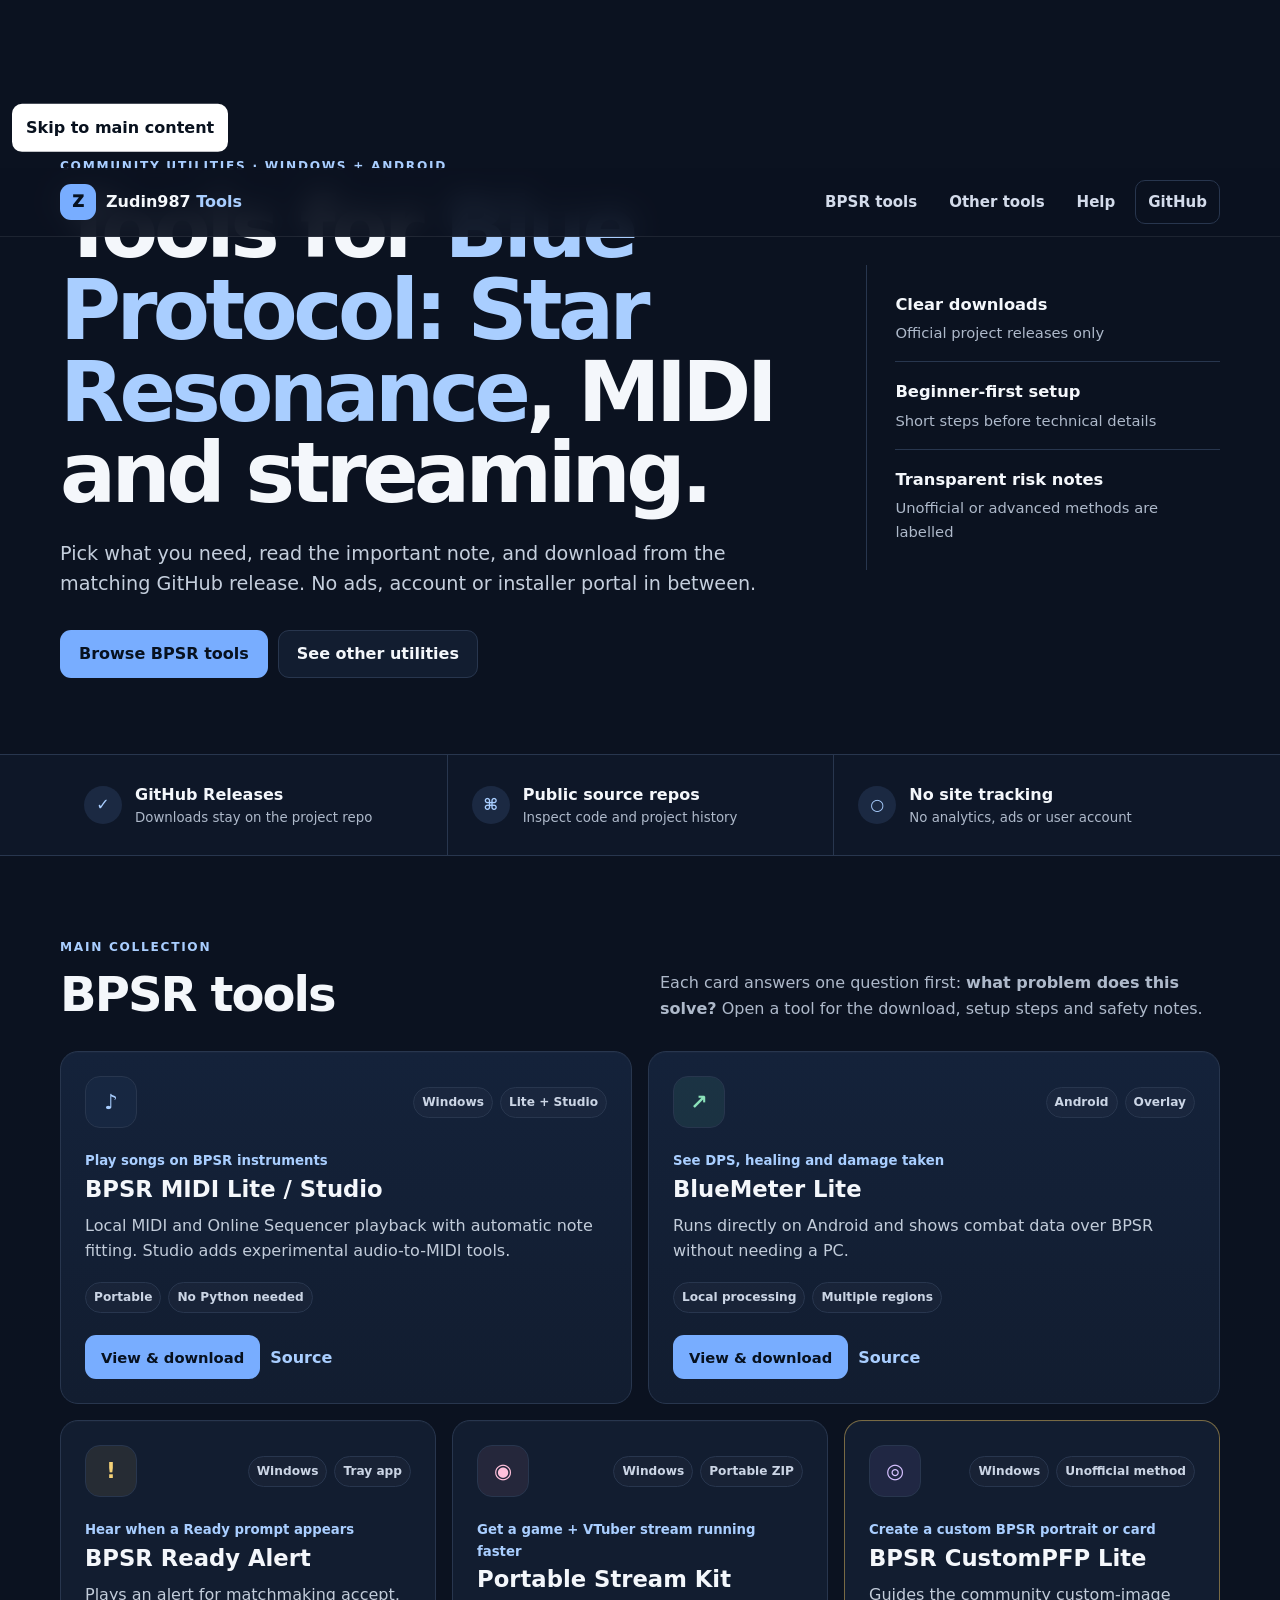
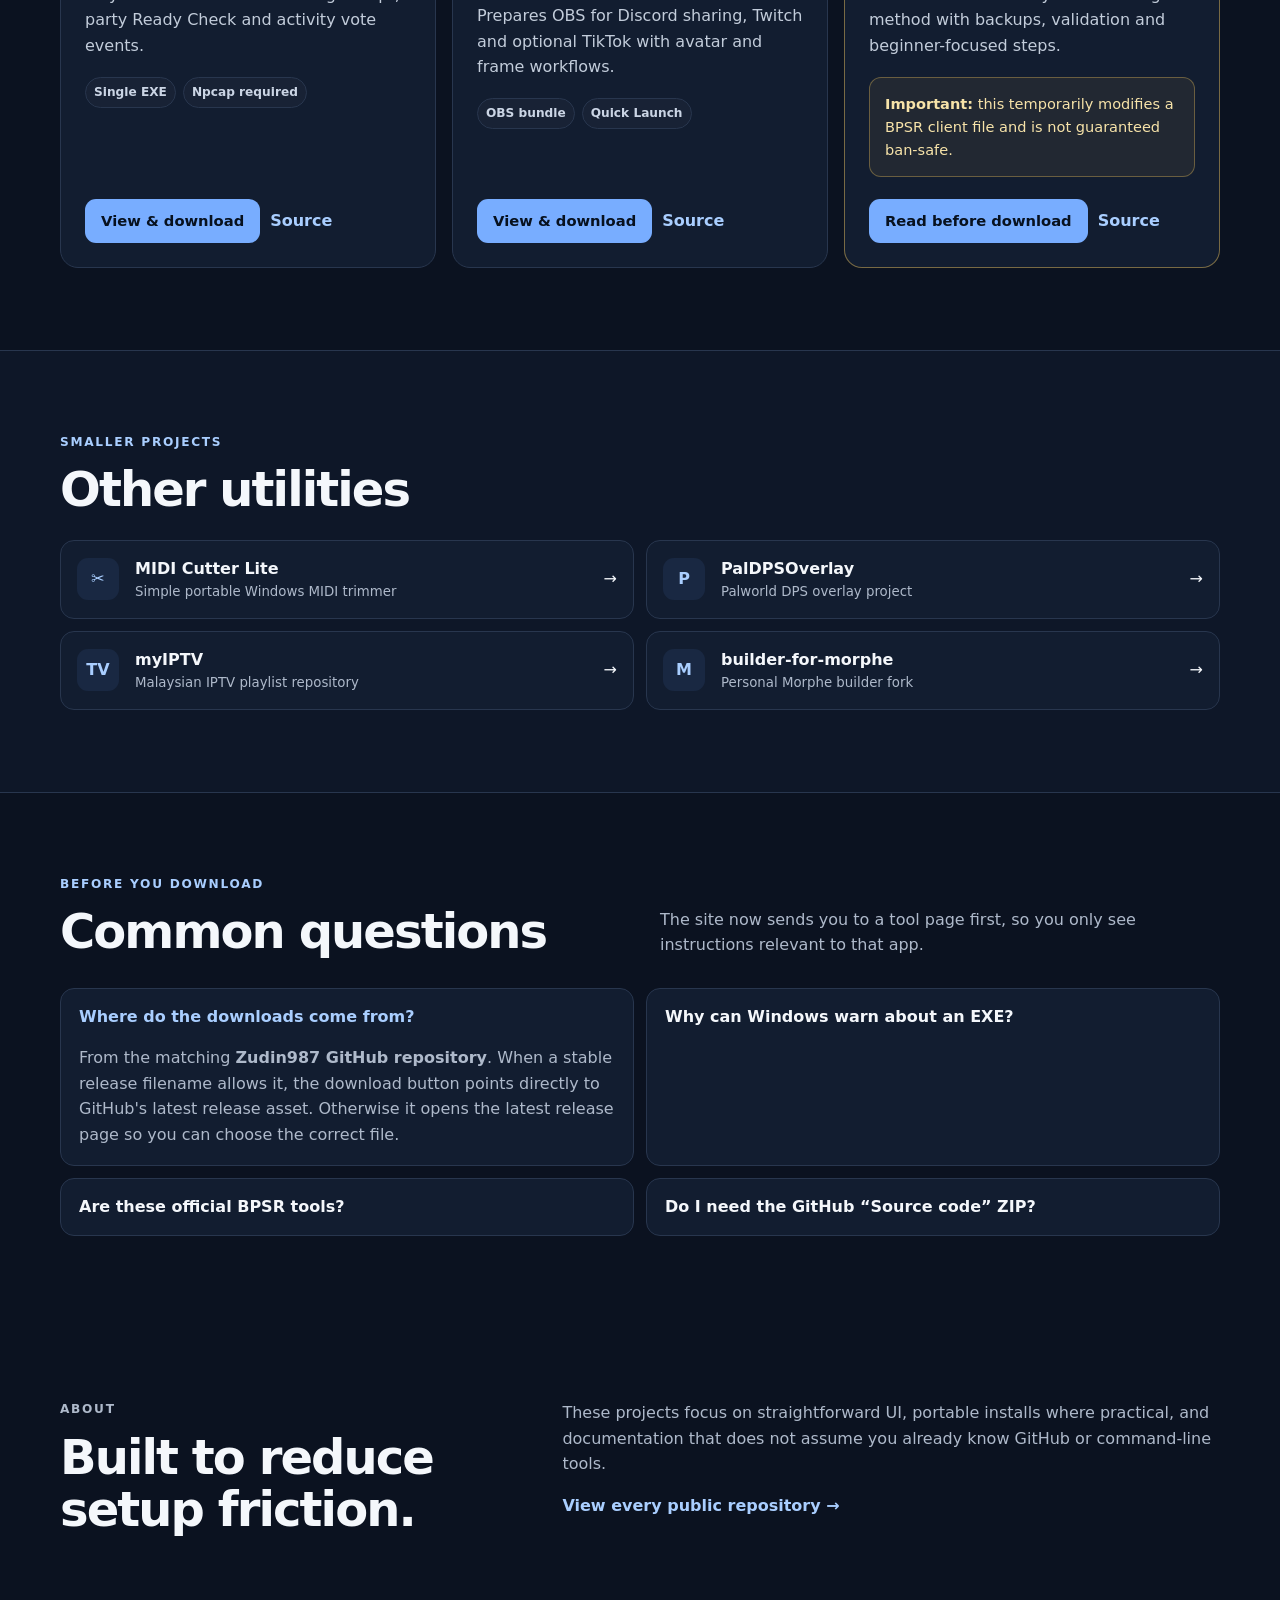
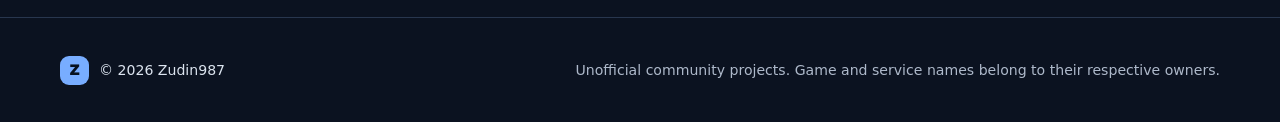
==== projects/index.html @ 37a69320 "Add projects directory fallback" ====
<!doctype html>
<html lang="en">
<head>
  <meta charset="utf-8">
  <meta name="viewport" content="width=device-width, initial-scale=1">
  <meta name="robots" content="noindex">
  <meta http-equiv="refresh" content="0; url=/#bpsr-tools">
  <link rel="canonical" href="https://zudin987.github.io/#bpsr-tools">
  <title>Projects — Zudin987 Tools</title>
</head>
<body>
  <p><a href="/#bpsr-tools">Open the Zudin987 project directory</a>.</p>
</body>
</html>
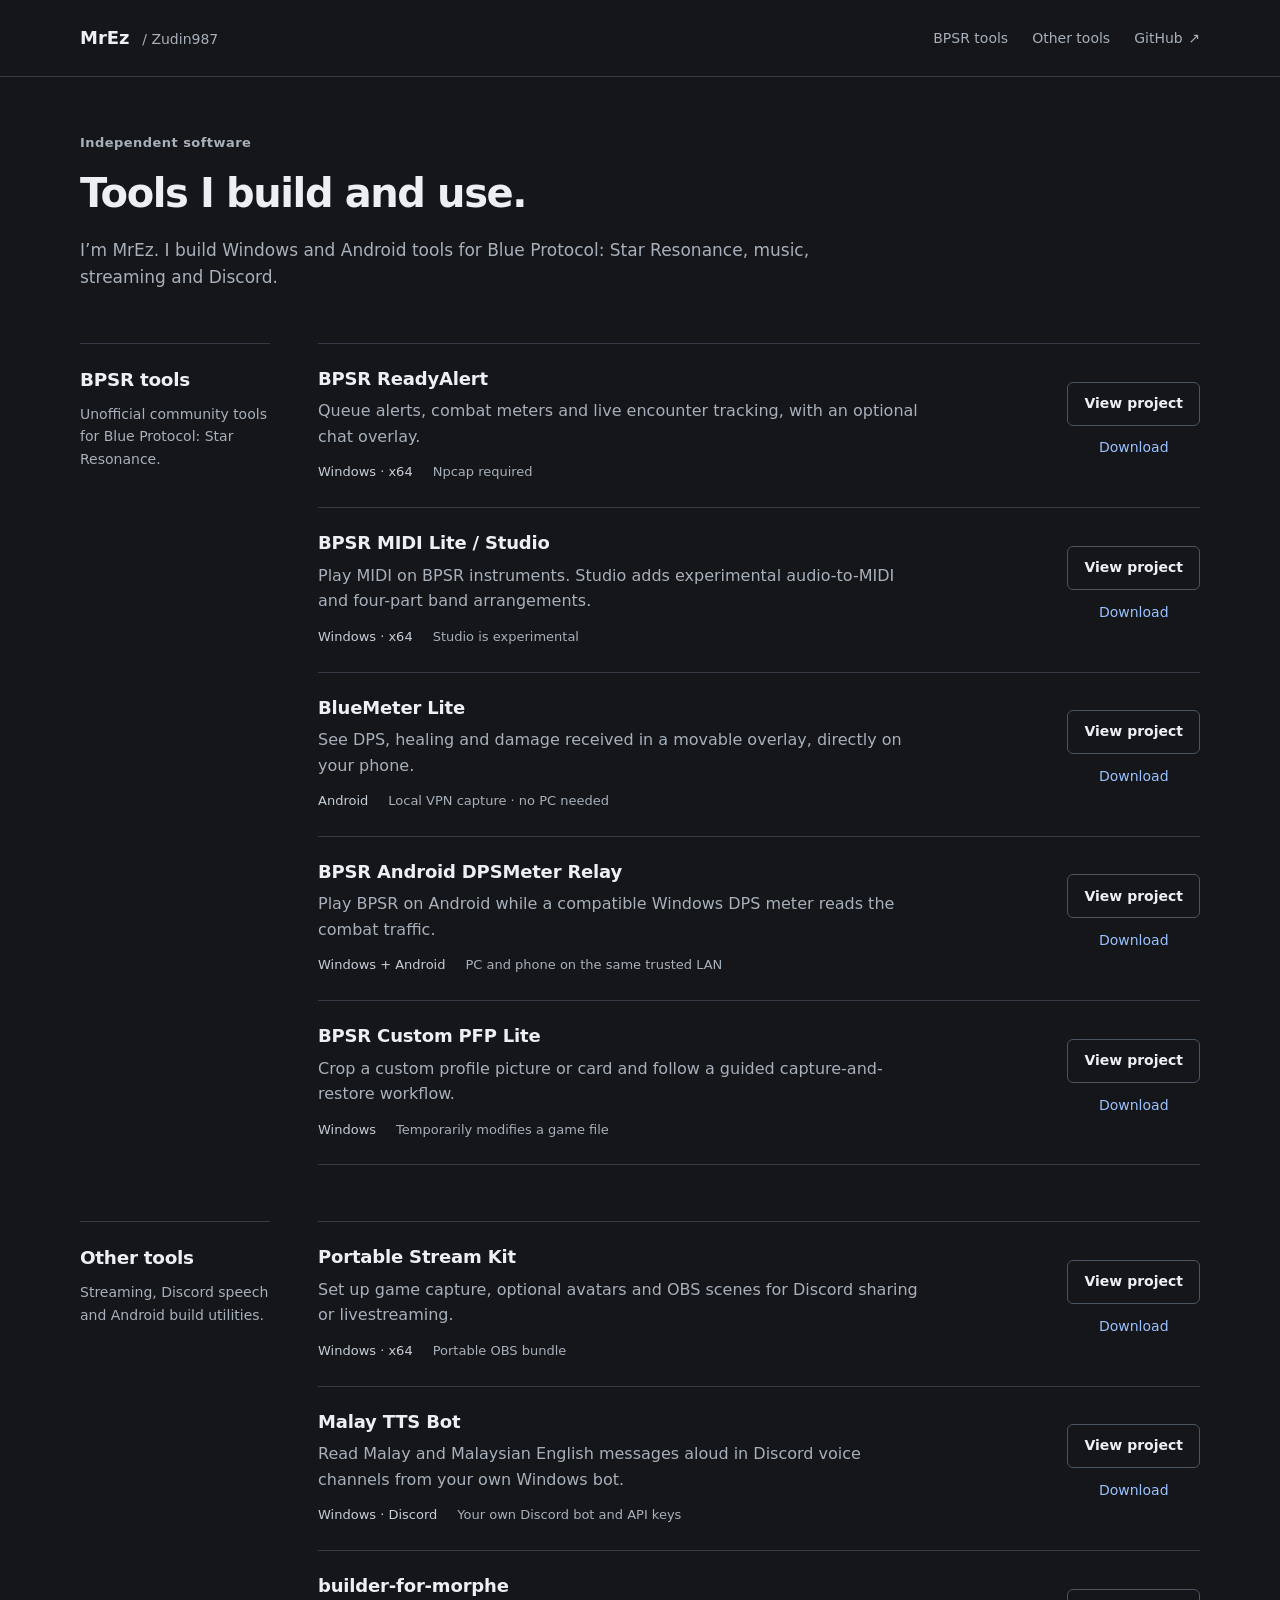
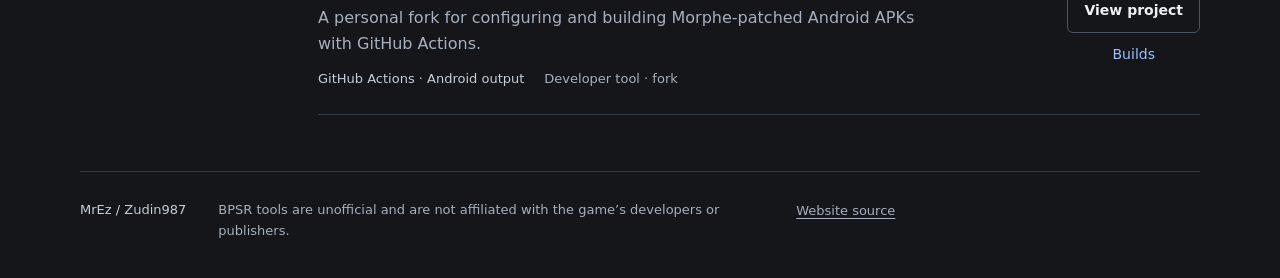
==== commit 54ca242a: "Sync generated project redirect shell" ====
--- a/projects/index.html
+++ b/projects/index.html
@@ -3,12 +3,38 @@
 <head>
   <meta charset="utf-8">
   <meta name="viewport" content="width=device-width, initial-scale=1">
-  <meta name="robots" content="noindex">
-  <meta http-equiv="refresh" content="0; url=/#bpsr-tools">
-  <link rel="canonical" href="https://zudin987.github.io/#bpsr-tools">
-  <title>Projects — Zudin987 Tools</title>
+  <meta name="description" content="Browse Windows, Android and BPSR tools by MrEz.">
+  <meta name="theme-color" content="#141619">
+  <meta property="og:title" content="Projects · MrEz / Zudin987">
+  <meta property="og:description" content="Browse Windows, Android and BPSR tools by MrEz.">
+  <meta property="og:type" content="website">
+  <meta property="og:url" content="https://zudin987.github.io/">
+  <link rel="canonical" href="https://zudin987.github.io/">
+  <link rel="icon" href="/favicon.svg" type="image/svg+xml">
+  <link rel="stylesheet" href="/styles.css">
+  <script src="/release-meta.js" defer></script>
+  <title>Projects · MrEz / Zudin987</title>
+<meta http-equiv="refresh" content="0;url=/#bpsr-tools">
 </head>
 <body>
-  <p><a href="/#bpsr-tools">Open the Zudin987 project directory</a>.</p>
+  <a class="skip-link" href="#main">Skip to content</a>
+  <header class="site-header">
+    <div class="shell header-inner">
+      <a class="brand" href="/" aria-label="MrEz / Zudin987 home">MrEz <span>/ Zudin987</span></a>
+      <nav class="site-nav" aria-label="Main navigation">
+        <a href="/#bpsr-tools">BPSR tools</a>
+        <a href="/#other-tools">Other tools</a>
+        <a href="https://github.com/Zudin987">GitHub <span aria-hidden="true">↗</span></a>
+      </nav>
+    </div>
+  </header>
+  <main id="main" class="shell" tabindex="-1">
+    <section class="not-found"><h1>Project directory</h1><p>The full project directory is on the homepage.</p><a href="/#bpsr-tools" class="button">Browse all projects</a></section>
+  </main>
+  <footer class="site-footer shell">
+    <span>MrEz / Zudin987</span>
+    <p>Independent tools by MrEz.</p>
+    <a href="https://github.com/Zudin987/Zudin987.github.io">Website source</a>
+  </footer>
 </body>
 </html>
--- a/styles.css
+++ b/styles.css
@@ -0,0 +1,129 @@
+:root {
+  color-scheme: dark;
+  --bg: #141619;
+  --surface: #1c2025;
+  --text: #edf0f3;
+  --muted: #a7b0bb;
+  --line: #343b44;
+  --accent: #9bc1ff;
+  --accent-hover: #bed7ff;
+  font-family: "Segoe UI", system-ui, -apple-system, BlinkMacSystemFont, sans-serif;
+  font-size: 100%;
+  line-height: 1.6;
+  background: var(--bg);
+  color: var(--text);
+}
+* { box-sizing: border-box; }
+body { margin: 0; }
+::selection { background: #3a5680; color: #fff; }
+a { color: var(--accent); text-underline-offset: .22em; text-decoration-thickness: 1px; }
+a:hover { color: var(--accent-hover); }
+a:active { color: #fff; }
+a:focus-visible { outline: 2px solid var(--accent); outline-offset: 5px; border-radius: 3px; }
+h1, h2, h3, p, figure { margin: 0; }
+h1, h2, h3 { color: var(--text); line-height: 1.25; font-weight: 600; }
+h1 { font-size: clamp(1.85rem, 3.2vw, 2.5rem); letter-spacing: -.035em; overflow-wrap: anywhere; }
+h2 { font-size: 1.15rem; letter-spacing: -.015em; }
+h3 { font-size: 1.125rem; letter-spacing: -.01em; }
+p, li { overflow-wrap: break-word; }
+ul, ol { padding-left: 1.25rem; margin: 1rem 0 0; }
+li + li { margin-top: .65rem; }
+li::marker { color: var(--muted); }
+.shell { width: min(1120px, calc(100% - 3rem)); margin-inline: auto; }
+.skip-link { position: absolute; left: 1rem; top: -6rem; padding: .65rem 1rem; z-index: 5; background: var(--text); color: var(--bg); }
+.skip-link:focus { top: 1rem; }
+.site-header { border-bottom: 1px solid var(--line); }
+.header-inner { display: flex; align-items: center; justify-content: space-between; gap: 1rem 2rem; min-height: 76px; padding-block: .75rem; }
+.brand { color: var(--text); font-size: 1.125rem; font-weight: 650; text-decoration: none; white-space: nowrap; }
+.brand span { color: var(--muted); font-size: .875rem; font-weight: 400; margin-left: .4rem; }
+.site-nav { display: flex; flex-wrap: wrap; gap: .25rem 1.5rem; }
+.site-nav a { display: inline-flex; align-items: center; gap: .35rem; min-height: 44px; font-size: .875rem; color: var(--muted); text-decoration: none; }
+.site-nav a:hover { color: var(--text); text-decoration: underline; }
+.intro { padding-block: 3.5rem 3.25rem; max-width: 740px; }
+.eyebrow { font-size: .8125rem; font-weight: 600; color: var(--muted); margin-bottom: .9rem; letter-spacing: .035em; }
+.intro > p:last-child, .lede { color: var(--muted); font-size: 1.0625rem; margin-top: 1.15rem; max-width: 68ch; }
+.catalog-section { display: grid; grid-template-columns: 190px minmax(0, 1fr); gap: 3rem; padding-bottom: 3.5rem; scroll-margin-top: 1.5rem; }
+.category-heading { border-top: 1px solid var(--line); padding-top: 1.5rem; }
+.category-heading p { margin-top: .75rem; color: var(--muted); font-size: .875rem; }
+.project-list { min-width: 0; border-top: 1px solid var(--line); }
+.project-row { display: grid; grid-template-columns: minmax(0, 1fr) auto; align-items: center; gap: 1rem 2rem; padding-block: 1.5rem; border-bottom: 1px solid var(--line); }
+.project-copy { min-width: 0; }
+.project-copy h3 a { color: var(--text); text-decoration: none; }
+.project-copy h3 a:hover { color: var(--accent); text-decoration: underline; }
+.project-copy > p { color: var(--muted); margin-top: .5rem; max-width: 60ch; }
+.project-copy .project-meta { display: flex; flex-wrap: wrap; column-gap: 1.25rem; row-gap: .25rem; font-size: .8125rem; margin-top: .8rem; }
+.project-meta > span:first-child { color: #c6ced8; }
+.row-actions { display: flex; flex-direction: column; align-items: stretch; }
+.button { display: inline-flex; justify-content: center; align-items: center; text-align: center; min-height: 44px; padding: .6rem 1rem; border: 1px solid var(--accent); border-radius: 6px; background: var(--accent); color: #121923; font-size: .875rem; font-weight: 600; line-height: 1.4; text-decoration: none; }
+.button:hover { color: #121923; background: var(--accent-hover); border-color: var(--accent-hover); }
+.button:active { background: #7ba9ed; }
+.button.secondary { color: var(--text); border-color: #4b5562; background: transparent; }
+.button.secondary:hover { background: var(--surface); border-color: var(--muted); }
+.button.secondary:active { background: #2c333c; }
+.text-action { display: inline-flex; align-items: center; justify-content: center; min-height: 44px; padding: .4rem .5rem; font-size: .875rem; text-decoration: none; }
+.text-action:hover { text-decoration: underline; }
+.breadcrumb { display: flex; flex-wrap: wrap; align-items: center; gap: .4rem .75rem; padding-top: 1.5rem; color: var(--muted); font-size: .875rem; }
+.breadcrumb a { display: inline-flex; align-items: center; min-height: 44px; }
+.project-header { padding-block: 2rem 2.75rem; max-width: 820px; }
+.project-actions { display: flex; flex-wrap: wrap; gap: .75rem; margin-top: 1.65rem; }
+.resource-links { display: flex; flex-wrap: wrap; column-gap: 1.5rem; margin-top: .75rem; font-size: .875rem; }
+.resource-links a { display: inline-flex; align-items: center; min-height: 44px; }
+.project-layout { display: grid; grid-template-columns: minmax(0, 1fr) 280px; gap: 4rem; border-top: 1px solid var(--line); padding-block: 2rem 4rem; }
+.project-main, .project-aside { min-width: 0; }
+.project-main > * + * { margin-top: 2.5rem; }
+.project-main li, .project-aside p, .project-aside li { color: var(--muted); }
+.project-main li { padding-left: .35rem; }
+.project-aside { border-left: 1px solid var(--line); padding-left: 1.75rem; }
+.project-aside section + section { margin-top: 2rem; }
+.project-aside p { margin-top: 1rem; font-size: .9375rem; }
+.project-aside ul { font-size: .9375rem; }
+.project-aside .text-action { margin-top: .75rem; padding-left: 0; }
+.steps { padding-left: 1.5rem; }
+.steps li + li { margin-top: 1rem; }
+.steps li::marker { color: var(--accent); font-weight: 600; }
+figure img { display: block; width: 100%; height: auto; border: 1px solid var(--line); border-radius: 6px; }
+figure a { display: block; }
+figcaption { color: var(--muted); font-size: .8125rem; margin-top: .65rem; }
+.table-wrap { margin-top: 1rem; }
+table { width: 100%; border-collapse: collapse; font-size: .9375rem; }
+th, td { text-align: left; vertical-align: top; padding: .9rem; border-bottom: 1px solid var(--line); overflow-wrap: anywhere; }
+thead th { color: var(--muted); font-weight: 400; padding-top: 0; }
+tbody th { font-weight: 600; width: 28%; }
+td { color: var(--muted); }
+.filename { display: block; margin-top: .5rem; font-size: .8125rem; overflow-wrap: anywhere; }
+.doc-links { list-style: none; padding: 0; }
+.doc-links li + li { margin-top: .25rem; }
+.doc-links a { display: inline-flex; align-items: center; min-height: 44px; }
+.site-footer { display: flex; align-items: flex-start; flex-wrap: wrap; gap: .75rem 2rem; border-top: 1px solid var(--line); padding-block: 1.75rem 2.25rem; font-size: .8125rem; color: var(--muted); }
+.site-footer > span { color: #c6ced8; }
+.site-footer p { flex: 1; min-width: 200px; max-width: 66ch; }
+.site-footer a { color: var(--muted); display: inline-flex; align-items: center; min-height: 44px; margin-top: -.65rem; }
+.not-found { padding-block: 5rem 7rem; max-width: 620px; }
+.not-found > p:not(.eyebrow) { margin-top: 1rem; color: var(--muted); }
+.not-found .button { margin-top: 1.5rem; }
+@media (max-width: 860px) {
+  .catalog-section { grid-template-columns: 145px minmax(0, 1fr); gap: 1.75rem; }
+  .project-row { grid-template-columns: minmax(0, 1fr); }
+  .row-actions { flex-direction: row; flex-wrap: wrap; align-items: center; gap: 1rem; }
+  .project-layout { grid-template-columns: minmax(0, 1fr) 235px; gap: 2rem; }
+  .project-aside { padding-left: 1.25rem; }
+}
+@media (max-width: 640px) {
+  .shell { width: calc(100% - 2rem); }
+  .header-inner { flex-wrap: wrap; gap: .25rem 1rem; padding-top: 1rem; }
+  .site-nav { gap: .25rem 1.5rem; }
+  .intro { padding-block: 2.5rem; }
+  .catalog-section { grid-template-columns: minmax(0, 1fr); gap: 1.25rem; padding-bottom: 2.5rem; }
+  .category-heading { padding-top: 1.25rem; }
+  .category-heading p { max-width: 45ch; margin-top: .5rem; }
+  .project-row { padding-block: 1.25rem; }
+  .project-copy .project-meta { flex-direction: column; }
+  .project-layout { grid-template-columns: minmax(0, 1fr); gap: 2.5rem; padding-bottom: 2.5rem; }
+  .project-aside { padding-left: 0; padding-top: 1.75rem; border-left: 0; border-top: 1px solid var(--line); }
+  .project-header { padding-block: 1.5rem 2rem; }
+  .project-actions { align-items: stretch; }
+  .project-actions .button { flex: 1 1 210px; }
+  .site-footer { gap: 1rem; flex-direction: column; }
+  .site-footer a { margin-top: 0; }
+  th, td { padding-inline: .5rem; }
+}
